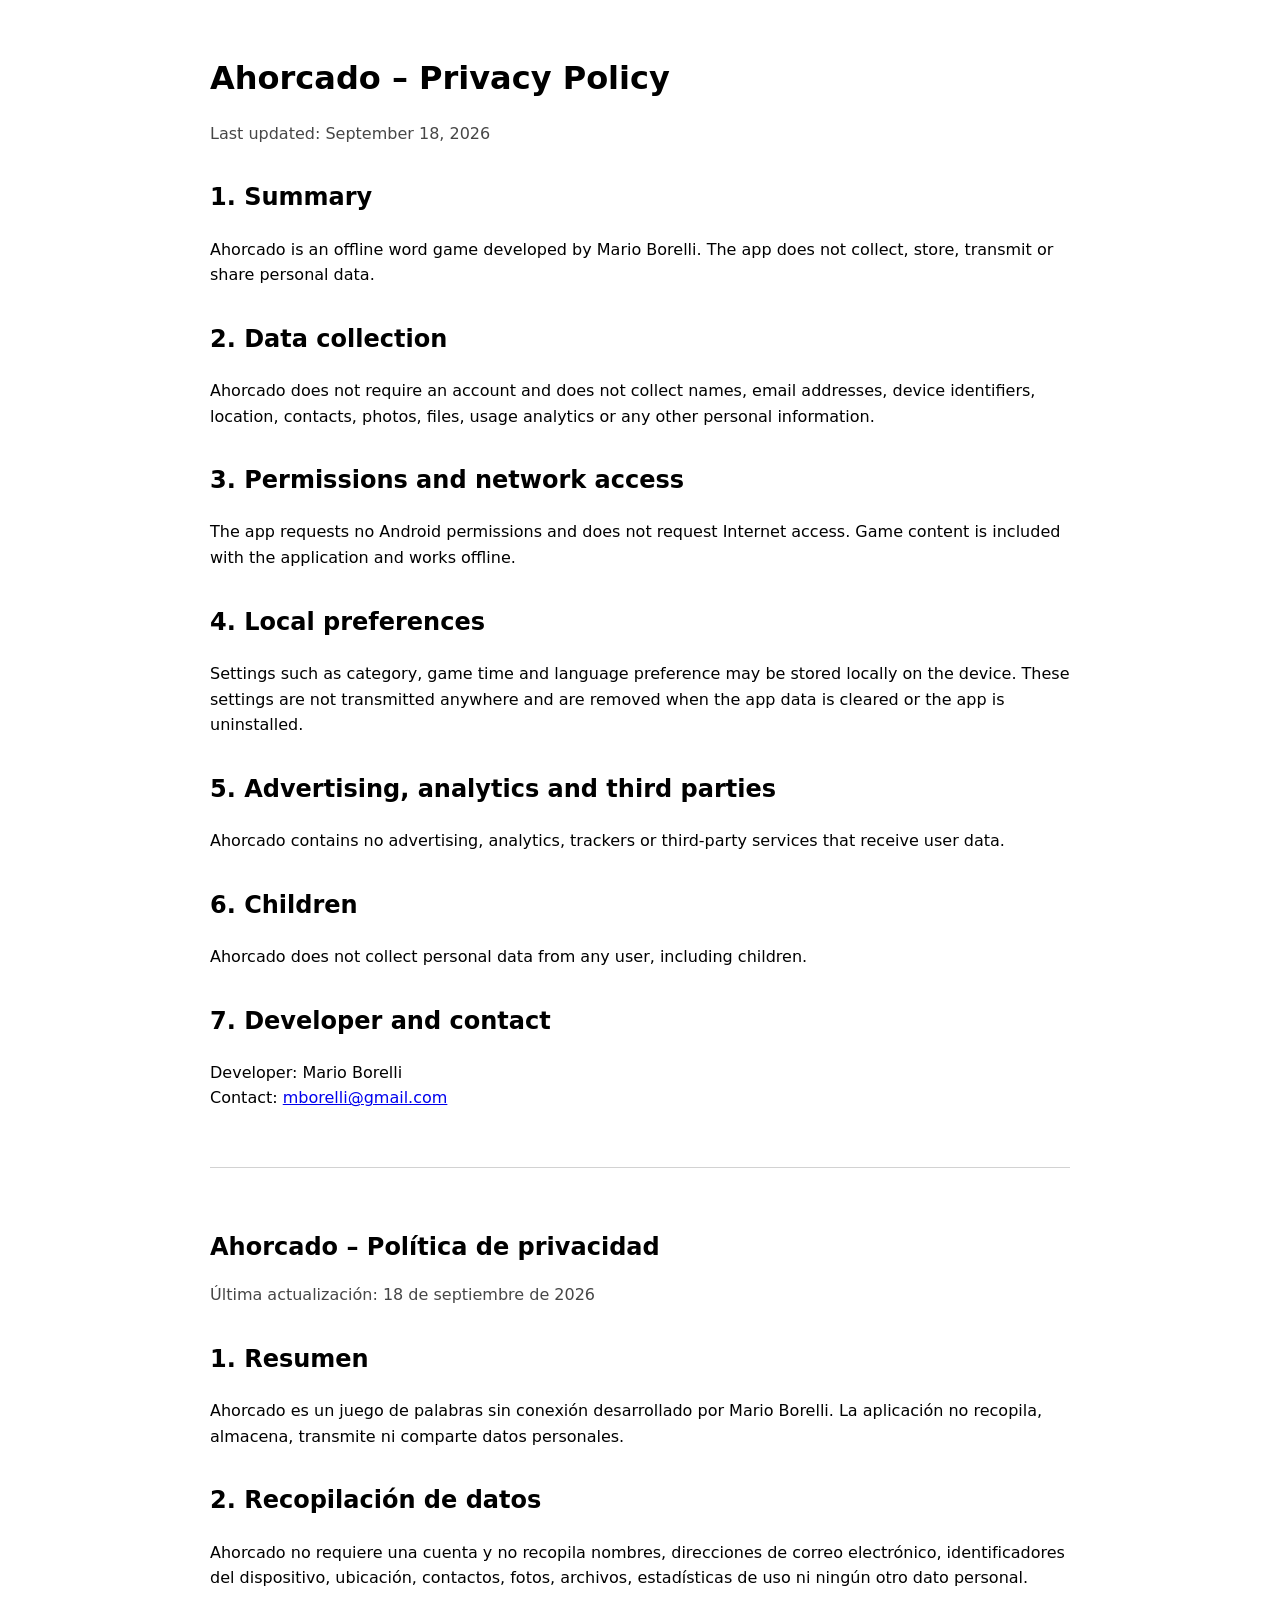
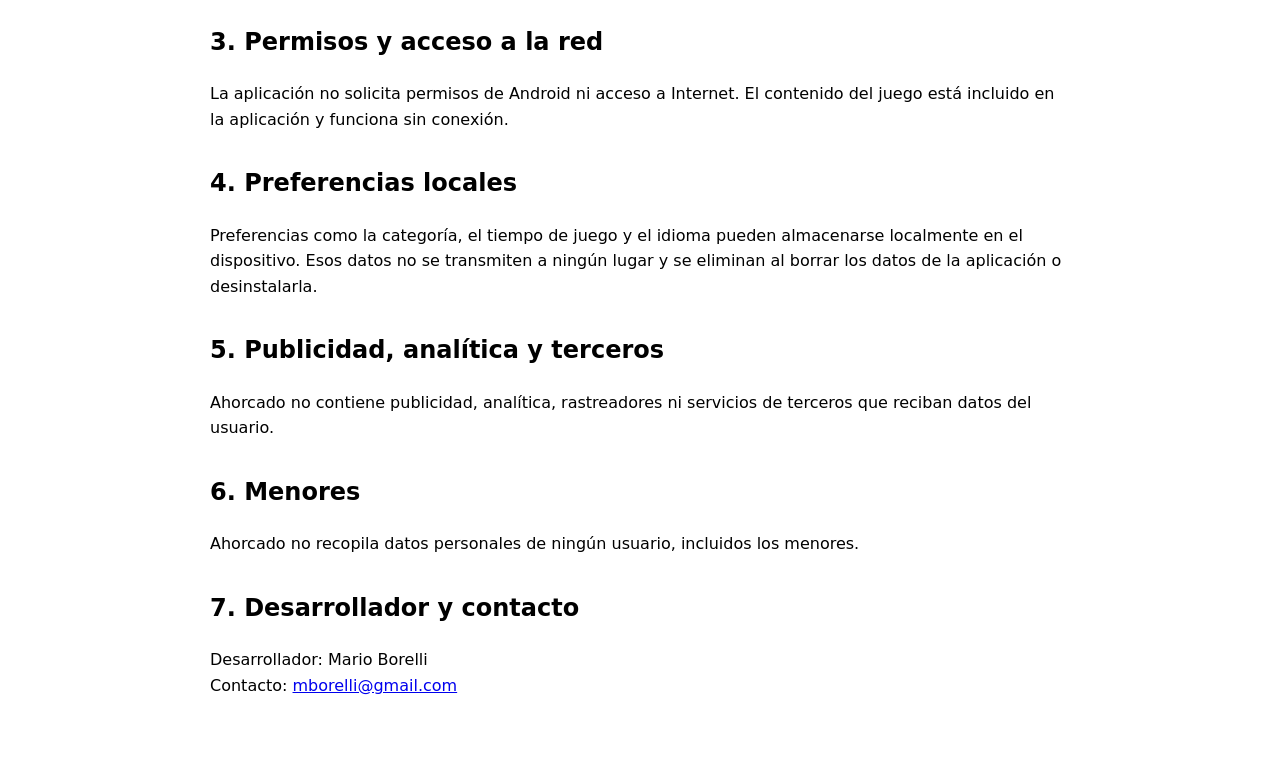
==== docs/privacy-policy.html @ e7fed940 "Initial commit" ====
<!doctype html>
<html lang="en">
<head>
<meta charset="utf-8">
<meta name="viewport" content="width=device-width,initial-scale=1">
<title>Ahorcado – Privacy Policy / Política de privacidad</title>
<style>
  :root { color-scheme: light dark; }
  body { font-family: system-ui, -apple-system, BlinkMacSystemFont, "Segoe UI", sans-serif;
         max-width: 860px; margin: 0 auto; padding: 32px 20px 64px; line-height: 1.6; }
  h1 { margin-bottom: .2rem; }
  h2 { margin-top: 2rem; }
  .meta { opacity: .72; margin-bottom: 2rem; }
  .lang { margin-top: 3.5rem; padding-top: 2.5rem; border-top: 1px solid rgba(127,127,127,.35); }
  code { font-family: ui-monospace, SFMono-Regular, Menlo, monospace; }
</style>
</head>
<body>
<h1>Ahorcado – Privacy Policy</h1>
<p class="meta">Last updated: September 18, 2026</p>

<h2>1. Summary</h2>
<p>Ahorcado is an offline word game developed by Mario Borelli. The app does not collect, store, transmit or share personal data.</p>

<h2>2. Data collection</h2>
<p>Ahorcado does not require an account and does not collect names, email addresses, device identifiers, location, contacts, photos, files, usage analytics or any other personal information.</p>

<h2>3. Permissions and network access</h2>
<p>The app requests no Android permissions and does not request Internet access. Game content is included with the application and works offline.</p>

<h2>4. Local preferences</h2>
<p>Settings such as category, game time and language preference may be stored locally on the device. These settings are not transmitted anywhere and are removed when the app data is cleared or the app is uninstalled.</p>

<h2>5. Advertising, analytics and third parties</h2>
<p>Ahorcado contains no advertising, analytics, trackers or third-party services that receive user data.</p>

<h2>6. Children</h2>
<p>Ahorcado does not collect personal data from any user, including children.</p>

<h2>7. Developer and contact</h2>
<p>Developer: Mario Borelli<br>
Contact: <a href="mailto:mborelli@gmail.com">mborelli@gmail.com</a></p>

<section class="lang" lang="es">
<h1>Ahorcado – Política de privacidad</h1>
<p class="meta">Última actualización: 18 de septiembre de 2026</p>

<h2>1. Resumen</h2>
<p>Ahorcado es un juego de palabras sin conexión desarrollado por Mario Borelli. La aplicación no recopila, almacena, transmite ni comparte datos personales.</p>

<h2>2. Recopilación de datos</h2>
<p>Ahorcado no requiere una cuenta y no recopila nombres, direcciones de correo electrónico, identificadores del dispositivo, ubicación, contactos, fotos, archivos, estadísticas de uso ni ningún otro dato personal.</p>

<h2>3. Permisos y acceso a la red</h2>
<p>La aplicación no solicita permisos de Android ni acceso a Internet. El contenido del juego está incluido en la aplicación y funciona sin conexión.</p>

<h2>4. Preferencias locales</h2>
<p>Preferencias como la categoría, el tiempo de juego y el idioma pueden almacenarse localmente en el dispositivo. Esos datos no se transmiten a ningún lugar y se eliminan al borrar los datos de la aplicación o desinstalarla.</p>

<h2>5. Publicidad, analítica y terceros</h2>
<p>Ahorcado no contiene publicidad, analítica, rastreadores ni servicios de terceros que reciban datos del usuario.</p>

<h2>6. Menores</h2>
<p>Ahorcado no recopila datos personales de ningún usuario, incluidos los menores.</p>

<h2>7. Desarrollador y contacto</h2>
<p>Desarrollador: Mario Borelli<br>
Contacto: <a href="mailto:mborelli@gmail.com">mborelli@gmail.com</a></p>
</section>
</body>
</html>
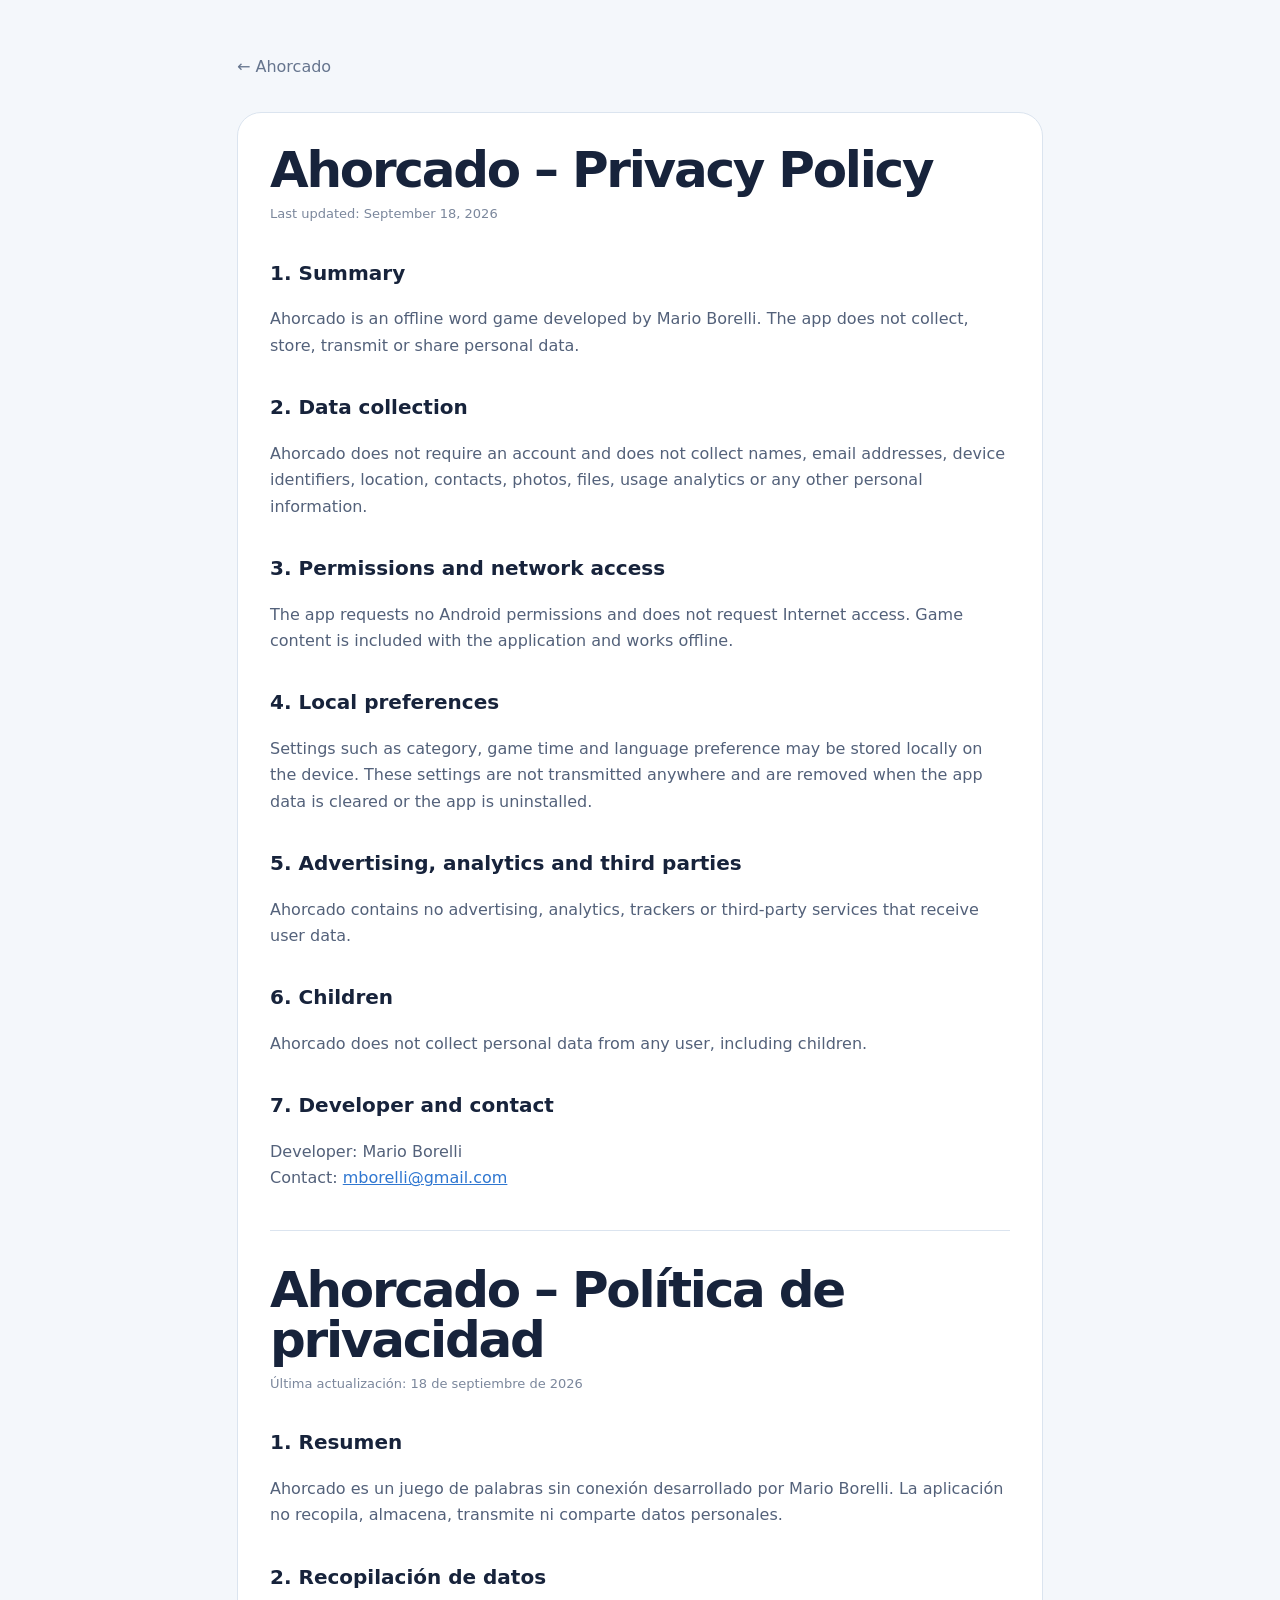
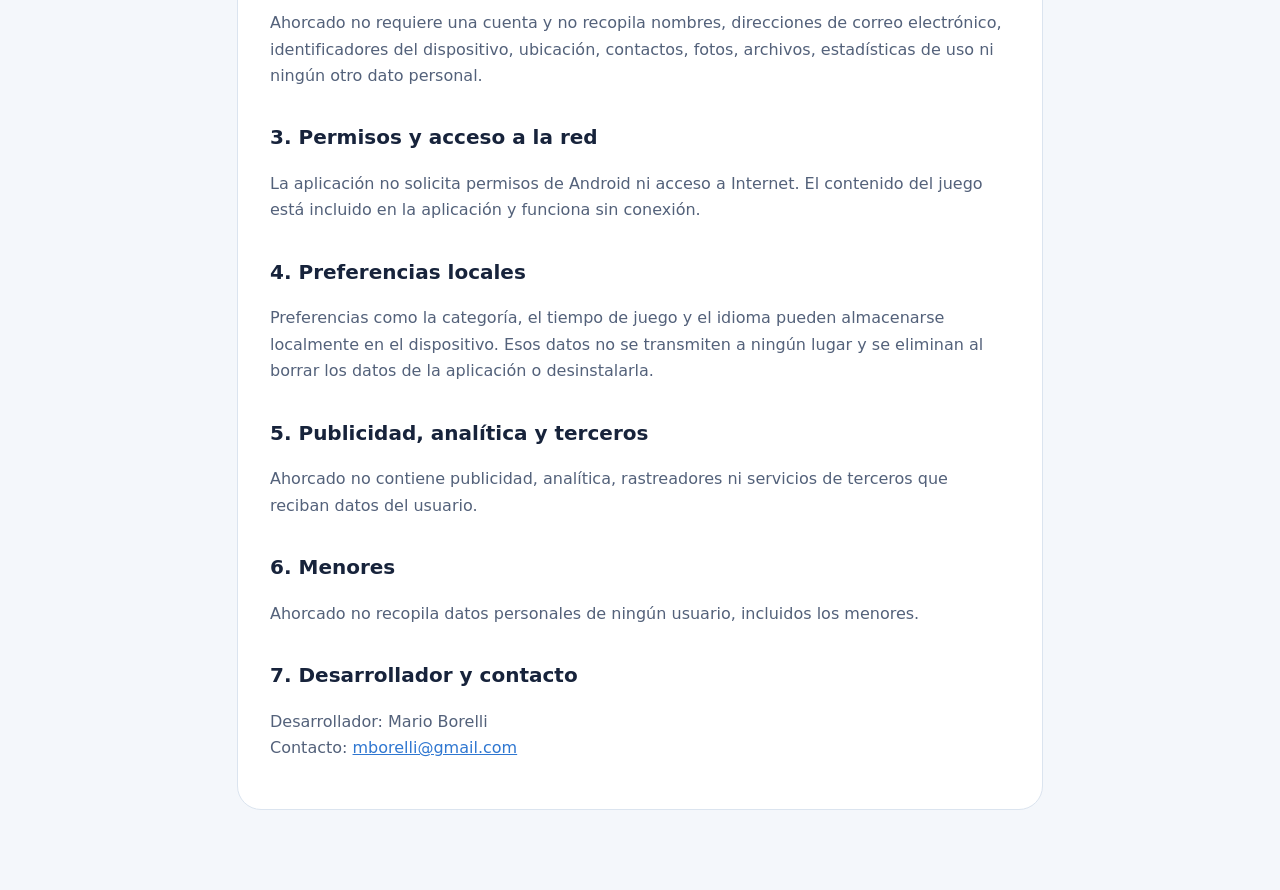
==== commit f58e343d: "Version 1.0.0 final" ====
--- a/docs/privacy-policy.html
+++ b/docs/privacy-policy.html
@@ -3,19 +3,30 @@
 <head>
 <meta charset="utf-8">
 <meta name="viewport" content="width=device-width,initial-scale=1">
+<meta name="theme-color" content="#f4f7fb">
 <title>Ahorcado – Privacy Policy / Política de privacidad</title>
 <style>
-  :root { color-scheme: light dark; }
-  body { font-family: system-ui, -apple-system, BlinkMacSystemFont, "Segoe UI", sans-serif;
-         max-width: 860px; margin: 0 auto; padding: 32px 20px 64px; line-height: 1.6; }
-  h1 { margin-bottom: .2rem; }
-  h2 { margin-top: 2rem; }
-  .meta { opacity: .72; margin-bottom: 2rem; }
-  .lang { margin-top: 3.5rem; padding-top: 2.5rem; border-top: 1px solid rgba(127,127,127,.35); }
-  code { font-family: ui-monospace, SFMono-Regular, Menlo, monospace; }
+  :root { color-scheme: light; --text:#17233b; --muted:#66758e; --blue:#2f77d1; --border:#dbe4ef; }
+  * { box-sizing:border-box; }
+  body { margin:0; background:#f4f7fb; color:var(--text);
+         font-family:Inter,system-ui,-apple-system,BlinkMacSystemFont,"Segoe UI",sans-serif; line-height:1.65; }
+  main { max-width:850px; margin:0 auto; padding:54px 22px 80px; }
+  a { color:var(--blue); }
+  .back { display:inline-block; margin-bottom:32px; color:var(--muted); text-decoration:none; }
+  .back:hover { color:var(--text); }
+  article { padding:32px; background:white; border:1px solid var(--border); border-radius:24px; }
+  h1 { margin:0; font-size:clamp(34px,7vw,50px); letter-spacing:-.045em; line-height:1; }
+  h2 { margin-top:2rem; font-size:20px; }
+  p { color:#53617a; }
+  .meta { margin-top:8px; color:#7b879c; font-size:13px; }
+  .lang { margin-top:38px; padding-top:34px; border-top:1px solid var(--border); }
+  @media (max-width:600px) { article { padding:24px 20px; border-radius:18px; } }
 </style>
 </head>
 <body>
+<main>
+<a class="back" href="index.html">← Ahorcado</a>
+<article>
 <h1>Ahorcado – Privacy Policy</h1>
 <p class="meta">Last updated: September 18, 2026</p>
 
@@ -67,5 +78,7 @@
 <p>Desarrollador: Mario Borelli<br>
 Contacto: <a href="mailto:mborelli@gmail.com">mborelli@gmail.com</a></p>
 </section>
+</article>
+</main>
 </body>
 </html>
